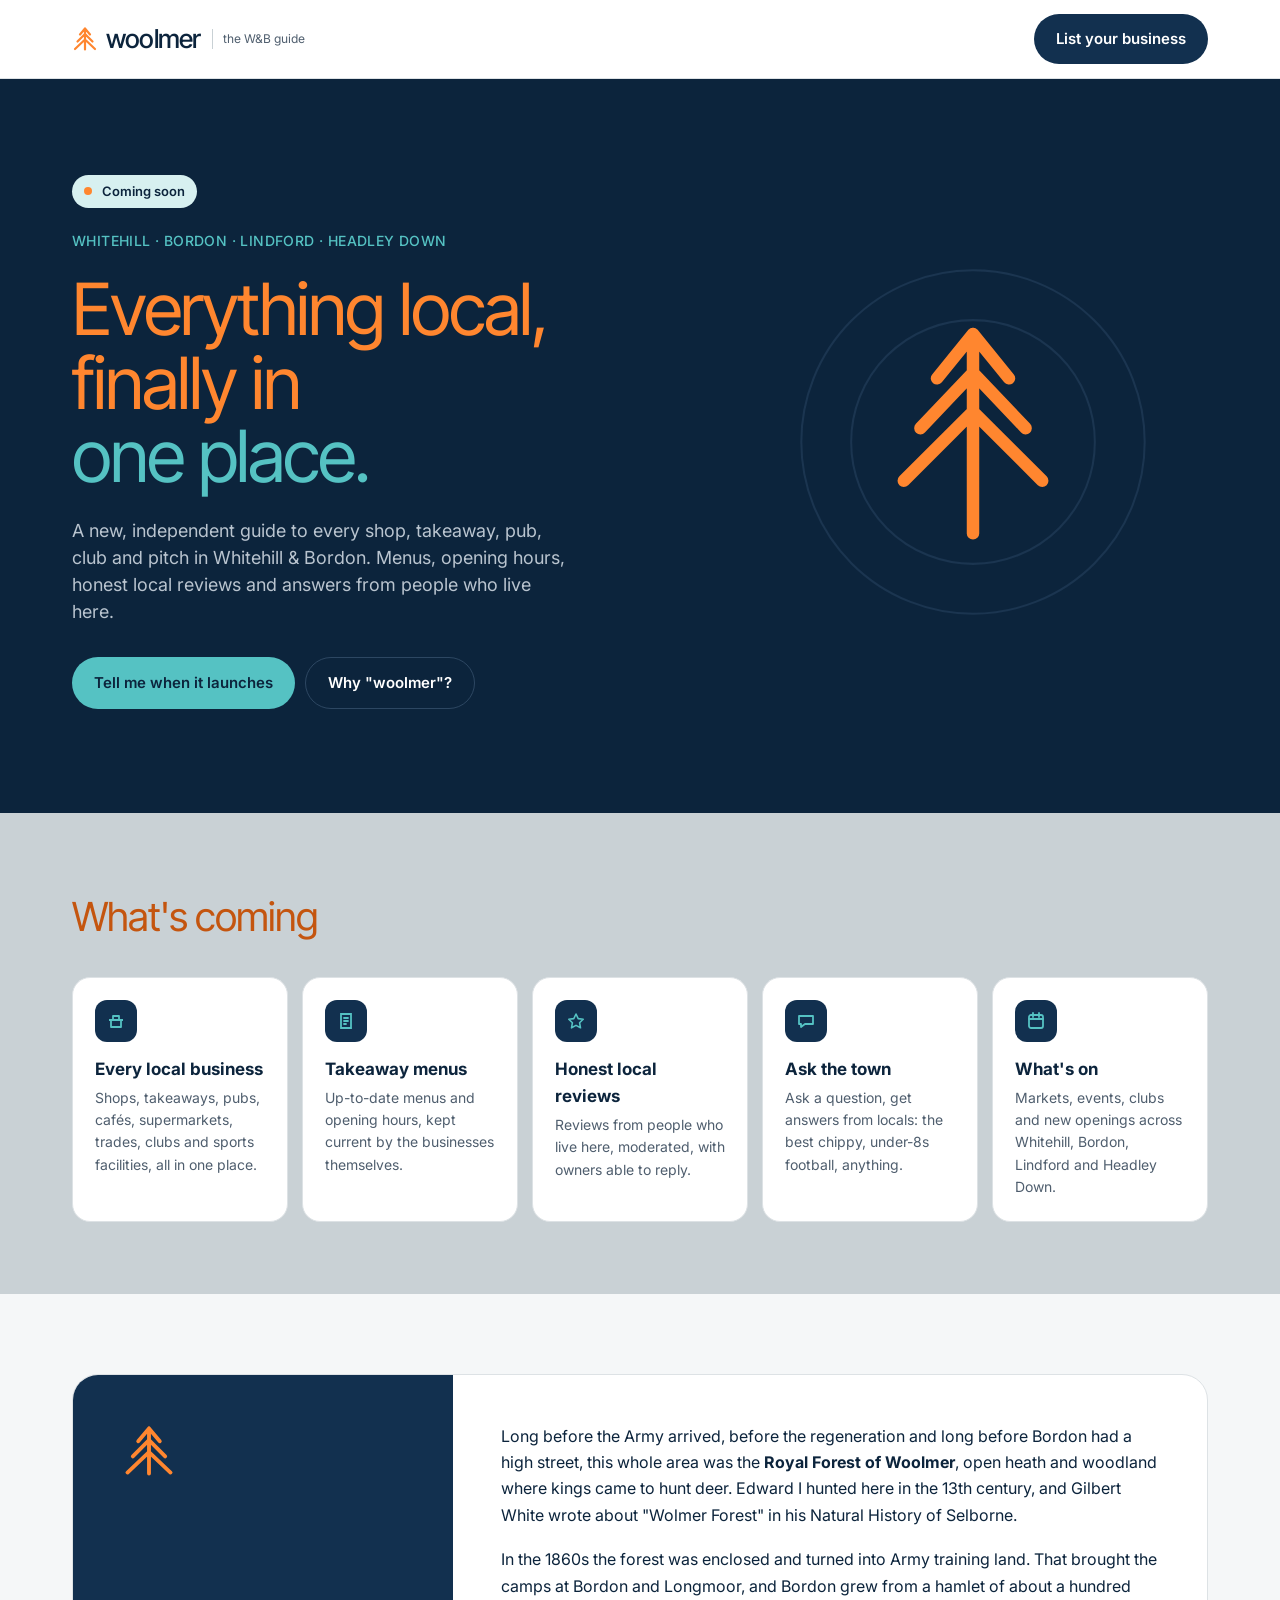
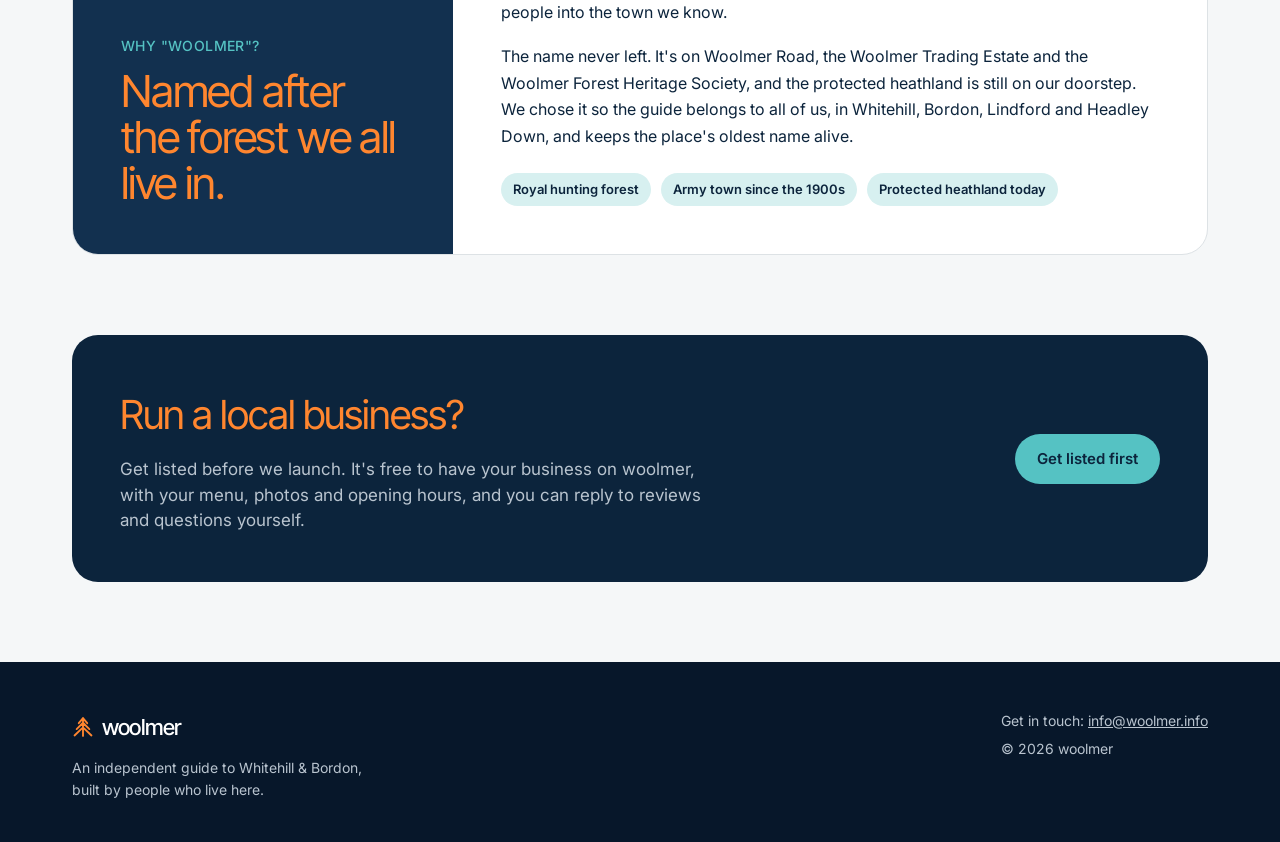
==== index.html @ f1debb6e "woolmer.info coming soon page Co-Authored-By: Claude Opus 5.5 <noreply@anthropic.com> Claude-Session" ====
<!doctype html>
<html lang="en-GB">
<head>
<meta charset="utf-8">
<meta name="viewport" content="width=device-width, initial-scale=1">
<title>woolmer — the Whitehill &amp; Bordon guide, coming soon</title>
<meta name="description" content="woolmer is a new independent guide to Whitehill & Bordon: every shop, takeaway, pub, club and pitch, with menus, opening hours, honest local reviews and answers from people who live here. Coming soon.">
<link rel="canonical" href="https://woolmer.info/">
<meta property="og:title" content="woolmer — the Whitehill & Bordon guide">
<meta property="og:description" content="Everything local in Whitehill & Bordon, finally in one place. Coming soon.">
<meta property="og:url" content="https://woolmer.info/">
<meta property="og:type" content="website">
<meta name="theme-color" content="#0C243C">
<link rel="icon" href="favicon.svg" type="image/svg+xml">
<link rel="preconnect" href="https://fonts.googleapis.com">
<link rel="preconnect" href="https://fonts.gstatic.com" crossorigin>
<link href="https://fonts.googleapis.com/css2?family=Inter+Tight:wght@400;500;600&family=Inter:wght@400;500;600&display=swap" rel="stylesheet">
<style>
:root{--navy:#0C243C;--navy2:#12304F;--navy3:#1B3550;--line-d:#2D4762;--deep:#07172A;--tiara:#C9D1D5;--page:#F5F7F8;--card:#FFFFFF;--ln:#DDE2E5;
  --ink:#0C243C;--mu:#4F5E6E;--od2:#B9C4CF;--fountain:#55C2C3;--soft:#D7F0F0;--orange:#FF862F;--orange-l:#C4550F}
*,*::before,*::after{box-sizing:border-box}
body{margin:0;font-family:Inter,system-ui,sans-serif;color:var(--ink);background:var(--page);line-height:1.6;-webkit-font-smoothing:antialiased}
a{color:inherit}
h1,h2{font-family:'Inter Tight',sans-serif;font-weight:400;margin:0;color:var(--orange-l)}
.dk h1,.dk h2{color:var(--orange)}
.wrap{max-width:1200px;margin:0 auto;padding:0 32px}
header{background:var(--card);border-bottom:1px solid var(--ln)}
header .wrap{display:flex;align-items:center;justify-content:space-between;gap:16px;padding-top:14px;padding-bottom:14px;flex-wrap:wrap}
.logo{display:flex;align-items:center;gap:8px;text-decoration:none}
.logo b{font-family:'Inter Tight',sans-serif;font-size:26px;font-weight:500;letter-spacing:-.8px}
.logo small{font-size:12px;color:var(--mu);border-left:1px solid var(--tiara);padding-left:10px;margin-left:4px}
.btn{display:inline-flex;align-items:center;gap:10px;padding:13px 22px;border-radius:999px;font-weight:600;font-size:15px;text-decoration:none;border:0;cursor:pointer}
.btn-navy{background:var(--navy2);color:#fff}
.btn-fountain{background:var(--fountain);color:var(--navy)}
.btn-line{border:1px solid var(--line-d);color:#fff}
.hero{background:var(--navy);color:#fff;overflow:hidden}
.hero .wrap{padding-top:96px;padding-bottom:104px;display:flex;flex-wrap:wrap;gap:56px;align-items:center}
.hero-copy{flex:1 1 520px;min-width:0}
.eyebrow{margin:0 0 20px;font-size:14px;color:var(--fountain);font-weight:500;letter-spacing:.4px}
.hero h1{font-size:72px;line-height:1.02;letter-spacing:-2px}
.hero h1 span{color:var(--fountain)}
.lead{margin:24px 0 32px;font-size:18px;line-height:1.5;color:var(--od2);max-width:500px}
.soon{display:inline-flex;align-items:center;gap:10px;font-size:13px;font-weight:600;color:var(--navy);background:var(--soft);padding:6px 12px;border-radius:999px;margin-bottom:22px}
.soon i{width:8px;height:8px;border-radius:50%;background:var(--orange)}
.ctas{display:flex;gap:10px;flex-wrap:wrap}
.hero-art{flex:1 1 380px;min-width:0;display:flex;justify-content:center}
.hero-art svg{width:min(360px,80%);height:auto}
.band{background:var(--tiara)}
.band .wrap{padding-top:72px;padding-bottom:72px}
.band h2{font-size:40px;letter-spacing:-1px;margin-bottom:28px}
.grid{display:grid;grid-template-columns:repeat(auto-fit,minmax(200px,1fr));gap:14px}
.tile{background:var(--card);border:1px solid var(--ln);border-radius:18px;padding:22px}
.tile b{display:block;font-size:17px;margin:14px 0 4px}
.tile p{margin:0;font-size:14px;color:var(--mu)}
.ico{width:42px;height:42px;border-radius:12px;background:var(--navy2);display:flex;align-items:center;justify-content:center}
.why{padding:80px 0}
.why-card{background:var(--card);border:1px solid var(--ln);border-radius:26px;overflow:hidden;display:flex;flex-wrap:wrap}
.why-l{flex:1 1 380px;min-width:0;background:var(--navy2);color:#fff;padding:48px;display:flex;flex-direction:column;justify-content:space-between;gap:32px}
.why-l h2{font-size:44px;line-height:1.05;letter-spacing:-1.2px}
.why-r{flex:999 1 520px;min-width:0;padding:48px;display:flex;flex-direction:column;gap:18px;font-size:16px;line-height:1.65}
.why-r p{margin:0}
.chips{display:flex;gap:10px;flex-wrap:wrap;margin-top:6px}
.chips span{font-size:13px;padding:6px 12px;border-radius:999px;background:var(--soft);font-weight:600}
.biz{padding:0 0 80px}
.biz-card{background:var(--navy);color:#fff;border-radius:26px;padding:48px;display:flex;flex-wrap:wrap;gap:24px;align-items:center;justify-content:space-between}
.biz-card h2{font-size:40px;letter-spacing:-1px;margin-bottom:10px}
.biz-card p{margin:0;font-size:17px;line-height:1.5;max-width:600px;color:var(--od2)}
footer{background:var(--deep);color:var(--od2);font-size:14px}
footer .wrap{padding-top:48px;padding-bottom:40px;display:flex;flex-wrap:wrap;gap:24px;justify-content:space-between;align-items:flex-start}
footer .logo b{color:#fff;font-size:22px}
footer a{color:var(--od2)}
@media (max-width:640px){
  .wrap{padding:0 18px}
  .hero .wrap{padding-top:56px;padding-bottom:64px}
  .hero h1{font-size:44px;letter-spacing:-1px}
  .why-l,.why-r,.biz-card{padding:28px}
  .why-l h2,.band h2,.biz-card h2{font-size:32px}
  .logo small{display:none}
}
</style>
</head>
<body>
<header>
  <div class="wrap">
    <a class="logo" href="/" aria-label="woolmer home">
      <svg width="26" height="26" viewBox="0 0 26 26" aria-hidden="true"><path d="M13 2.5 L8 8.5 M13 2.5 L18 8.5 M13 8 L5.5 15.5 M13 8 L20.5 15.5 M13 13.5 L3 23 M13 13.5 L23 23 M13 2.5 V23.5" stroke="#FF862F" stroke-width="2.2" stroke-linecap="round" fill="none"/></svg>
      <b>woolmer</b><small>the W&amp;B guide</small>
    </a>
    <a class="btn btn-navy" href="mailto:info@woolmer.info?subject=List%20my%20business%20on%20woolmer">List your business</a>
  </div>
</header>

<main>
<section class="hero dk">
  <div class="wrap">
    <div class="hero-copy">
      <span class="soon"><i aria-hidden="true"></i>Coming soon</span>
      <p class="eyebrow">WHITEHILL · BORDON · LINDFORD · HEADLEY DOWN</p>
      <h1>Everything local,<br>finally in<br><span>one place.</span></h1>
      <p class="lead">A new, independent guide to every shop, takeaway, pub, club and pitch in Whitehill &amp; Bordon. Menus, opening hours, honest local reviews and answers from people who live here.</p>
      <div class="ctas">
        <a class="btn btn-fountain" href="mailto:info@woolmer.info?subject=Tell%20me%20when%20woolmer%20launches&amp;body=Please%20let%20me%20know%20when%20woolmer.info%20goes%20live.">Tell me when it launches</a>
        <a class="btn btn-line" href="#why-woolmer">Why "woolmer"?</a>
      </div>
    </div>
    <div class="hero-art" aria-hidden="true">
      <svg viewBox="0 0 260 260"><circle cx="130" cy="130" r="124" fill="none" stroke="#1B3550" stroke-width="1.5"/><circle cx="130" cy="130" r="88" fill="none" stroke="#1B3550" stroke-width="1.5"/><path d="M130 52 L104 84 M130 52 L156 84 M130 80 L92 120 M130 80 L168 120 M130 108 L80 158 M130 108 L180 158 M130 52 V196" stroke="#FF862F" stroke-width="9" stroke-linecap="round" fill="none"/></svg>
    </div>
  </div>
</section>

<section class="band">
  <div class="wrap">
    <h2>What's coming</h2>
    <div class="grid">
      <div class="tile"><span class="ico"><svg width="20" height="20" viewBox="0 0 20 20" aria-hidden="true"><path d="M3 9h14M5 9v7h10V9M7 9V5h6v4" stroke="#55C2C3" stroke-width="1.8" fill="none" stroke-linejoin="round"/></svg></span><b>Every local business</b><p>Shops, takeaways, pubs, cafés, supermarkets, trades, clubs and sports facilities, all in one place.</p></div>
      <div class="tile"><span class="ico"><svg width="20" height="20" viewBox="0 0 20 20" aria-hidden="true"><path d="M5 3h10v14H5zM8 7h4M8 10h4M8 13h2" stroke="#55C2C3" stroke-width="1.8" fill="none" stroke-linecap="round"/></svg></span><b>Takeaway menus</b><p>Up-to-date menus and opening hours, kept current by the businesses themselves.</p></div>
      <div class="tile"><span class="ico"><svg width="20" height="20" viewBox="0 0 20 20" aria-hidden="true"><path d="M10 3l2.2 4.6 5 .7-3.6 3.5.9 5-4.5-2.4-4.5 2.4.9-5L2.8 8.3l5-.7z" stroke="#55C2C3" stroke-width="1.6" fill="none" stroke-linejoin="round"/></svg></span><b>Honest local reviews</b><p>Reviews from people who live here, moderated, with owners able to reply.</p></div>
      <div class="tile"><span class="ico"><svg width="20" height="20" viewBox="0 0 20 20" aria-hidden="true"><path d="M3 5h14v8H9l-4 3v-3H3z" stroke="#55C2C3" stroke-width="1.8" fill="none" stroke-linejoin="round"/></svg></span><b>Ask the town</b><p>Ask a question, get answers from locals: the best chippy, under-8s football, anything.</p></div>
      <div class="tile"><span class="ico"><svg width="20" height="20" viewBox="0 0 20 20" aria-hidden="true"><rect x="3" y="4" width="14" height="13" rx="2" stroke="#55C2C3" stroke-width="1.8" fill="none"/><path d="M3 8h14M7 2v4M13 2v4" stroke="#55C2C3" stroke-width="1.8" stroke-linecap="round"/></svg></span><b>What's on</b><p>Markets, events, clubs and new openings across Whitehill, Bordon, Lindford and Headley Down.</p></div>
    </div>
  </div>
</section>

<section class="why" id="why-woolmer">
  <div class="wrap">
    <div class="why-card">
      <div class="why-l dk">
        <svg width="56" height="56" viewBox="0 0 26 26" aria-hidden="true"><path d="M13 2.5 L8 8.5 M13 2.5 L18 8.5 M13 8 L5.5 15.5 M13 8 L20.5 15.5 M13 13.5 L3 23 M13 13.5 L23 23 M13 2.5 V23.5" stroke="#FF862F" stroke-width="1.8" stroke-linecap="round" fill="none"/></svg>
        <div>
          <p class="eyebrow" style="margin-bottom:10px">WHY "WOOLMER"?</p>
          <h2>Named after the forest we all live in.</h2>
        </div>
      </div>
      <div class="why-r">
        <p>Long before the Army arrived, before the regeneration and long before Bordon had a high street, this whole area was the <strong>Royal Forest of Woolmer</strong>, open heath and woodland where kings came to hunt deer. Edward I hunted here in the 13th century, and Gilbert White wrote about "Wolmer Forest" in his Natural History of Selborne.</p>
        <p>In the 1860s the forest was enclosed and turned into Army training land. That brought the camps at Bordon and Longmoor, and Bordon grew from a hamlet of about a hundred people into the town we know.</p>
        <p>The name never left. It's on Woolmer Road, the Woolmer Trading Estate and the Woolmer Forest Heritage Society, and the protected heathland is still on our doorstep. We chose it so the guide belongs to all of us, in Whitehill, Bordon, Lindford and Headley Down, and keeps the place's oldest name alive.</p>
        <div class="chips"><span>Royal hunting forest</span><span>Army town since the 1900s</span><span>Protected heathland today</span></div>
      </div>
    </div>
  </div>
</section>

<section class="biz">
  <div class="wrap">
    <div class="biz-card dk">
      <div>
        <h2>Run a local business?</h2>
        <p>Get listed before we launch. It's free to have your business on woolmer, with your menu, photos and opening hours, and you can reply to reviews and questions yourself.</p>
      </div>
      <a class="btn btn-fountain" href="mailto:info@woolmer.info?subject=List%20my%20business%20on%20woolmer&amp;body=Business%20name%3A%0AWhat%20you%20do%3A%0AAddress%3A%0APhone%3A%0AWebsite%20or%20social%3A%0A">Get listed first</a>
    </div>
  </div>
</section>
</main>

<footer>
  <div class="wrap">
    <div>
      <span class="logo"><svg width="22" height="22" viewBox="0 0 26 26" aria-hidden="true"><path d="M13 2.5 L8 8.5 M13 2.5 L18 8.5 M13 8 L5.5 15.5 M13 8 L20.5 15.5 M13 13.5 L3 23 M13 13.5 L23 23 M13 2.5 V23.5" stroke="#FF862F" stroke-width="2.2" stroke-linecap="round" fill="none"/></svg><b>woolmer</b></span>
      <p style="margin:12px 0 0;max-width:320px">An independent guide to Whitehill &amp; Bordon, built by people who live here.</p>
    </div>
    <div>
      <p style="margin:0 0 6px">Get in touch: <a href="mailto:info@woolmer.info">info@woolmer.info</a></p>
      <p style="margin:0">© 2026 woolmer</p>
    </div>
  </div>
</footer>
</body>
</html>
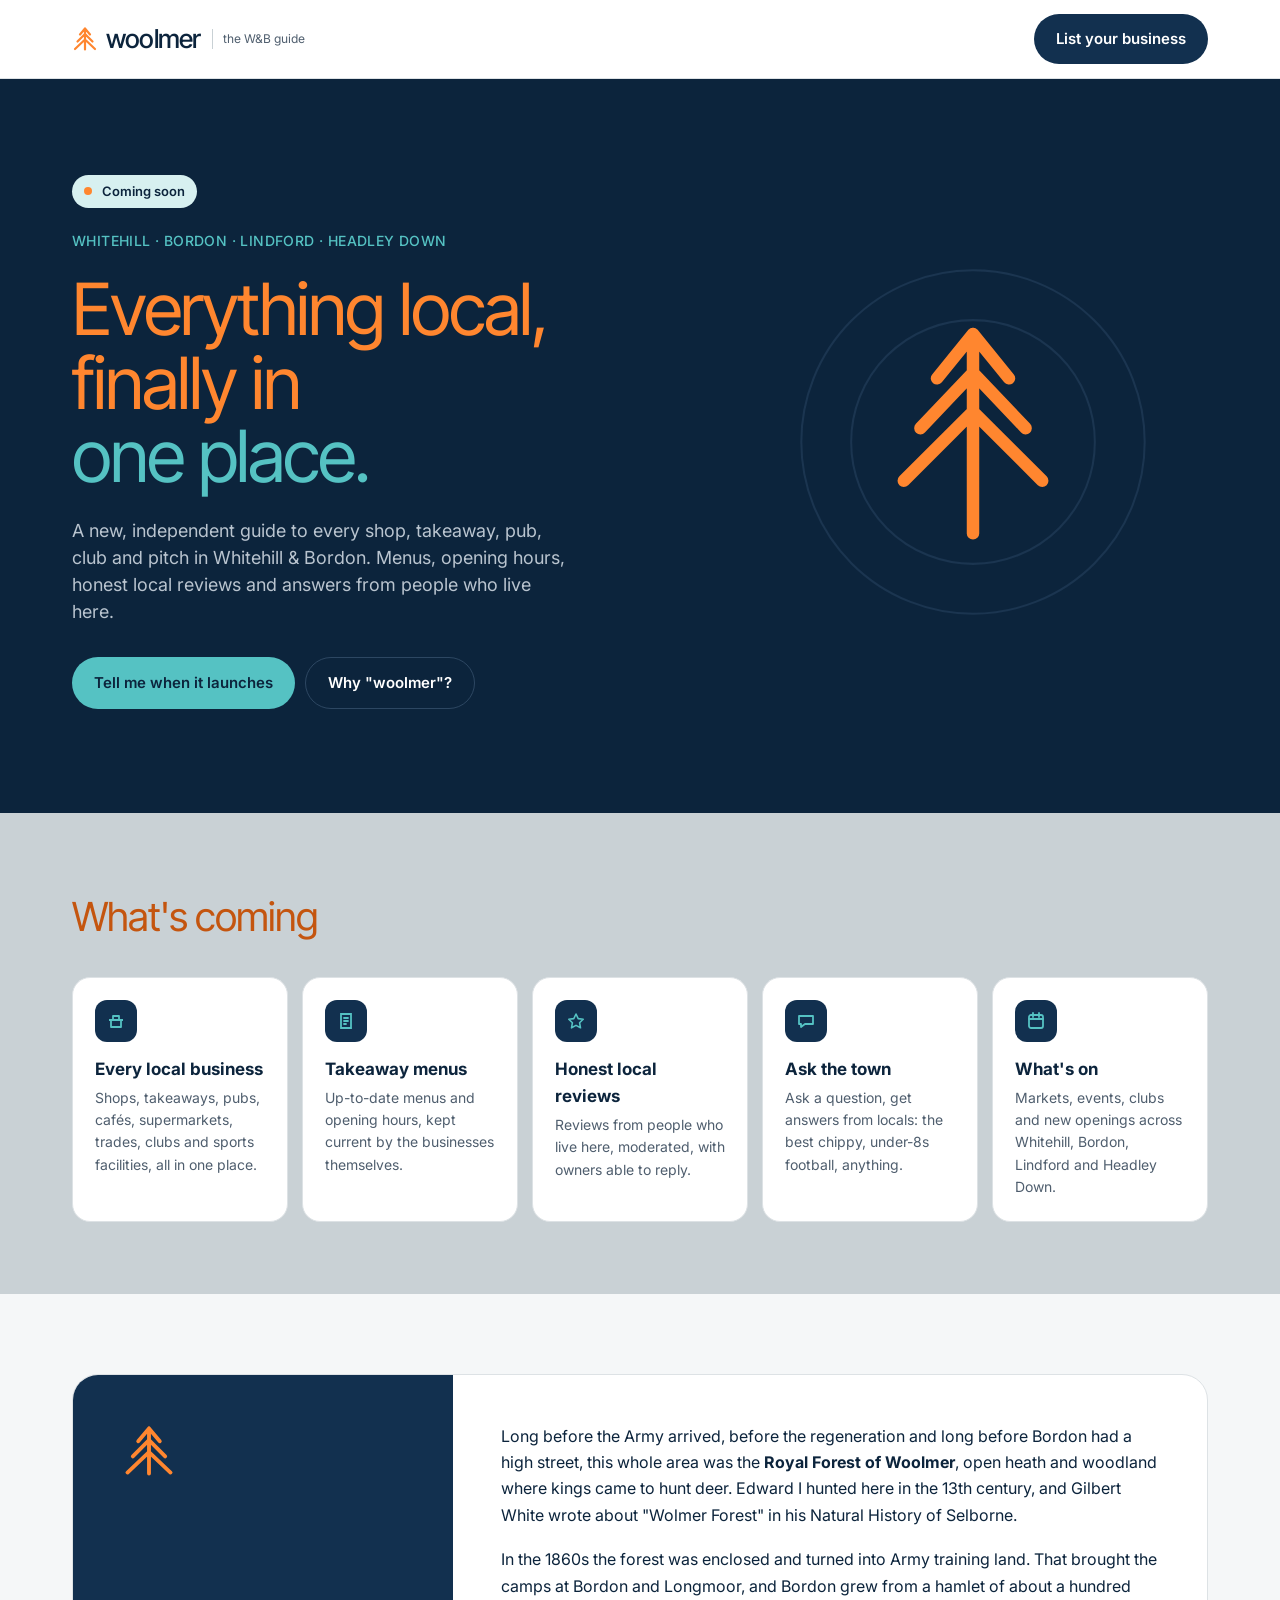
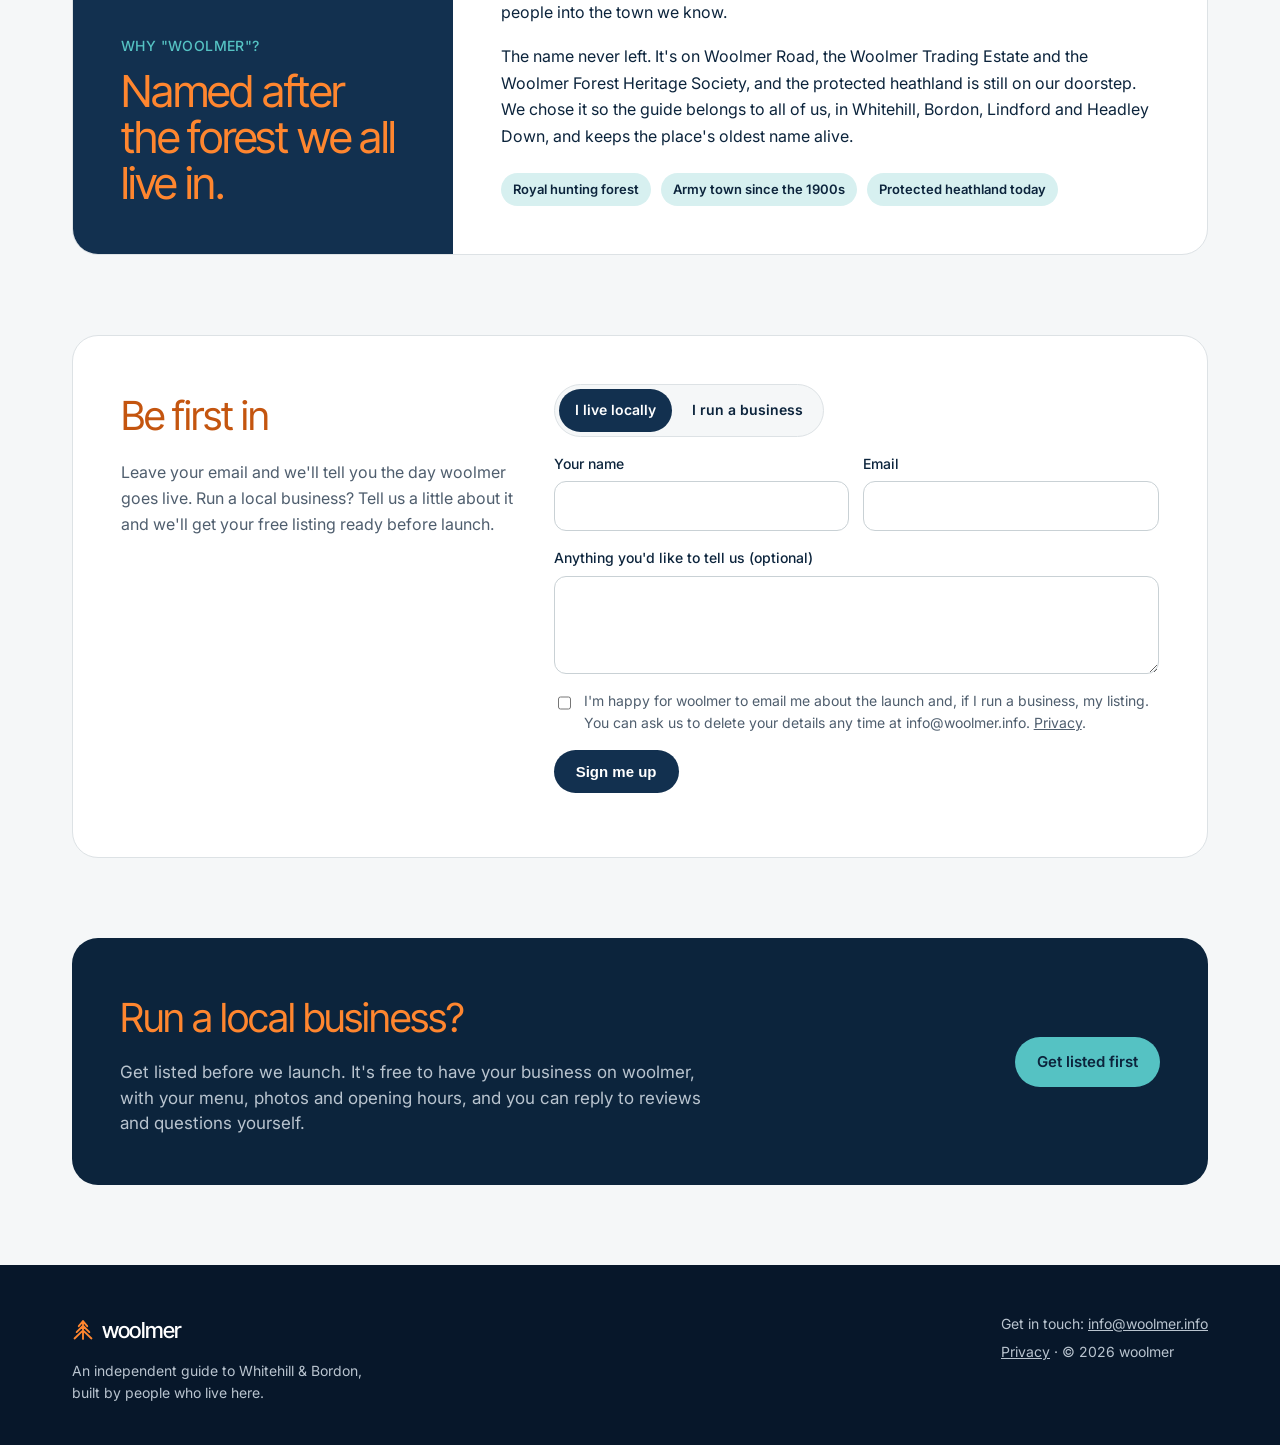
==== commit 21718efc: "Add files via upload" ====
--- a/index.html
+++ b/index.html
@@ -65,6 +65,27 @@
 .biz-card{background:var(--navy);color:#fff;border-radius:26px;padding:48px;display:flex;flex-wrap:wrap;gap:24px;align-items:center;justify-content:space-between}
 .biz-card h2{font-size:40px;letter-spacing:-1px;margin-bottom:10px}
 .biz-card p{margin:0;font-size:17px;line-height:1.5;max-width:600px;color:var(--od2)}
+.signup{padding:0 0 80px}
+.su-card{background:var(--card);border:1px solid var(--ln);border-radius:26px;padding:48px;display:flex;flex-wrap:wrap;gap:40px}
+.su-intro{flex:1 1 300px;min-width:0}
+.su-intro h2{font-size:40px;letter-spacing:-1px;margin-bottom:12px}
+.su-intro p{margin:0;color:var(--mu)}
+.su-form{flex:2 1 420px;min-width:0;display:flex;flex-direction:column;gap:16px}
+.seg{display:inline-flex;background:var(--page);border:1px solid var(--ln);border-radius:999px;padding:4px;gap:4px;align-self:flex-start}
+.seg button{border:0;background:transparent;border-radius:999px;padding:10px 16px;font:inherit;font-weight:600;font-size:14px;color:var(--ink);cursor:pointer}
+.seg button[aria-pressed="true"]{background:var(--navy2);color:#fff}
+.row2{display:grid;grid-template-columns:repeat(auto-fit,minmax(200px,1fr));gap:14px}
+.su-form label{display:flex;flex-direction:column;gap:6px;font-size:14px;font-weight:500}
+.su-form input,.su-form select,.su-form textarea{font:inherit;font-size:15px;padding:12px 14px;border:1px solid var(--tiara);border-radius:12px;background:#fff;color:var(--ink)}
+.su-form input:focus,.su-form select:focus,.su-form textarea:focus{outline:2px solid var(--fountain);outline-offset:1px;border-color:var(--fountain)}
+.su-form .check{flex-direction:row;align-items:flex-start;gap:10px;font-weight:400;color:var(--mu)}
+.su-form .check input{margin-top:4px;width:18px;height:18px}
+.hp{position:absolute;left:-9999px;width:1px;height:1px;overflow:hidden}
+.biz-only[hidden]{display:none}
+.su-msg{margin:0;font-weight:600}
+.su-msg.ok{color:#1C7F80}.su-msg.err{color:#B3261E}
+.su-form button[type=submit]{align-self:flex-start}
+@media (max-width:640px){.su-card{padding:28px}.su-intro h2{font-size:32px}}
 footer{background:var(--deep);color:var(--od2);font-size:14px}
 footer .wrap{padding-top:48px;padding-bottom:40px;display:flex;flex-wrap:wrap;gap:24px;justify-content:space-between;align-items:flex-start}
 footer .logo b{color:#fff;font-size:22px}
@@ -86,7 +107,7 @@
       <svg width="26" height="26" viewBox="0 0 26 26" aria-hidden="true"><path d="M13 2.5 L8 8.5 M13 2.5 L18 8.5 M13 8 L5.5 15.5 M13 8 L20.5 15.5 M13 13.5 L3 23 M13 13.5 L23 23 M13 2.5 V23.5" stroke="#FF862F" stroke-width="2.2" stroke-linecap="round" fill="none"/></svg>
       <b>woolmer</b><small>the W&amp;B guide</small>
     </a>
-    <a class="btn btn-navy" href="mailto:info@woolmer.info?subject=List%20my%20business%20on%20woolmer">List your business</a>
+    <a class="btn btn-navy" href="#signup" data-kind="business">List your business</a>
   </div>
 </header>
 
@@ -99,7 +120,7 @@
       <h1>Everything local,<br>finally in<br><span>one place.</span></h1>
       <p class="lead">A new, independent guide to every shop, takeaway, pub, club and pitch in Whitehill &amp; Bordon. Menus, opening hours, honest local reviews and answers from people who live here.</p>
       <div class="ctas">
-        <a class="btn btn-fountain" href="mailto:info@woolmer.info?subject=Tell%20me%20when%20woolmer%20launches&amp;body=Please%20let%20me%20know%20when%20woolmer.info%20goes%20live.">Tell me when it launches</a>
+        <a class="btn btn-fountain" href="#signup" data-kind="resident">Tell me when it launches</a>
         <a class="btn btn-line" href="#why-woolmer">Why "woolmer"?</a>
       </div>
     </div>
@@ -142,6 +163,45 @@
   </div>
 </section>
 
+<section class="signup" id="signup">
+  <div class="wrap">
+    <div class="su-card">
+      <div class="su-intro">
+        <h2>Be first in</h2>
+        <p>Leave your email and we'll tell you the day woolmer goes live. Run a local business? Tell us a little about it and we'll get your free listing ready before launch.</p>
+      </div>
+      <form class="su-form" id="su-form" novalidate>
+        <div class="seg" role="group" aria-label="I am">
+          <button type="button" data-kind="resident" aria-pressed="true">I live locally</button>
+          <button type="button" data-kind="business" aria-pressed="false">I run a business</button>
+        </div>
+        <div class="row2">
+          <label>Your name<input name="name" autocomplete="name" maxlength="120"></label>
+          <label>Email<input name="email" type="email" autocomplete="email" required maxlength="200"></label>
+        </div>
+        <div class="biz-only" hidden>
+          <div class="row2">
+            <label>Business name<input name="business_name" autocomplete="organization" maxlength="160"></label>
+            <label>What kind of business
+              <select name="business_type">
+                <option value="">Choose one</option>
+                <option>Takeaway</option><option>Café or restaurant</option><option>Pub or bar</option><option>Shop</option>
+                <option>Trades and services</option><option>Health and beauty</option><option>Sport, fitness or club</option><option>Other</option>
+              </select>
+            </label>
+            <label>Phone (optional)<input name="phone" type="tel" autocomplete="tel" maxlength="40"></label>
+          </div>
+        </div>
+        <label>Anything you'd like to tell us (optional)<textarea name="message" rows="3" maxlength="1000"></textarea></label>
+        <label class="hp" aria-hidden="true">Leave this empty<input name="website" tabindex="-1" autocomplete="off"></label>
+        <label class="check"><input type="checkbox" name="consent" required><span>I'm happy for woolmer to email me about the launch and, if I run a business, my listing. You can ask us to delete your details any time at info@woolmer.info. <a href="privacy.html">Privacy</a>.</span></label>
+        <button class="btn btn-navy" type="submit">Sign me up</button>
+        <p class="su-msg" role="status" aria-live="polite"></p>
+      </form>
+    </div>
+  </div>
+</section>
+
 <section class="biz">
   <div class="wrap">
     <div class="biz-card dk">
@@ -149,7 +209,7 @@
         <h2>Run a local business?</h2>
         <p>Get listed before we launch. It's free to have your business on woolmer, with your menu, photos and opening hours, and you can reply to reviews and questions yourself.</p>
       </div>
-      <a class="btn btn-fountain" href="mailto:info@woolmer.info?subject=List%20my%20business%20on%20woolmer&amp;body=Business%20name%3A%0AWhat%20you%20do%3A%0AAddress%3A%0APhone%3A%0AWebsite%20or%20social%3A%0A">Get listed first</a>
+      <a class="btn btn-fountain" href="#signup" data-kind="business">Get listed first</a>
     </div>
   </div>
 </section>
@@ -163,9 +223,34 @@
     </div>
     <div>
       <p style="margin:0 0 6px">Get in touch: <a href="mailto:info@woolmer.info">info@woolmer.info</a></p>
-      <p style="margin:0">© 2026 woolmer</p>
+      <p style="margin:0"><a href="privacy.html">Privacy</a> · © 2026 woolmer</p>
     </div>
   </div>
 </footer>
+<script>
+(function(){
+  var URL='https://acdpgarasgfhvupzsbxf.supabase.co/rest/v1/wb_signups', KEY='sb_publishable_OWTVpDyadL1lITnCp4gfAQ_EZxVHldY';
+  var f=document.getElementById('su-form'), msg=f.querySelector('.su-msg'), biz=f.querySelector('.biz-only'), kind='resident';
+  function setKind(k){kind=k;biz.hidden=k!=='business';f.querySelectorAll('.seg button').forEach(function(b){b.setAttribute('aria-pressed',String(b.dataset.kind===k));});}
+  f.querySelectorAll('.seg button').forEach(function(b){b.addEventListener('click',function(){setKind(b.dataset.kind);});});
+  document.querySelectorAll('a[href="#signup"][data-kind]').forEach(function(a){a.addEventListener('click',function(){setKind(a.dataset.kind);});});
+  f.addEventListener('submit',function(e){
+    e.preventDefault(); msg.className='su-msg'; msg.textContent='';
+    var d=new FormData(f);
+    if(d.get('website')) return;
+    var email=String(d.get('email')||'').trim();
+    if(!/^[^@\s]+@[^@\s]+\.[^@\s]+$/.test(email)){msg.className='su-msg err';msg.textContent='Please enter a valid email address.';return;}
+    if(!d.get('consent')){msg.className='su-msg err';msg.textContent='Please tick the box so we can email you.';return;}
+    if(kind==='business'&&!String(d.get('business_name')||'').trim()){msg.className='su-msg err';msg.textContent='Please add your business name.';return;}
+    var body={kind:kind,email:email,name:(d.get('name')||'').trim()||null,message:(d.get('message')||'').trim()||null,consent:true};
+    if(kind==='business'){body.business_name=(d.get('business_name')||'').trim();body.business_type=d.get('business_type')||null;body.phone=(d.get('phone')||'').trim()||null;}
+    var btn=f.querySelector('button[type=submit]'); btn.disabled=true;
+    fetch(URL,{method:'POST',headers:{'apikey':KEY,'Authorization':'Bearer '+KEY,'Content-Type':'application/json','Prefer':'return=minimal'},body:JSON.stringify(body)})
+      .then(function(r){if(!r.ok)throw new Error(r.status);f.reset();setKind(kind);msg.className='su-msg ok';msg.textContent=kind==='business'?'Thanks, you\'re on the list. We\'ll be in touch about your listing.':'Thanks, you\'re on the list. We\'ll email you when woolmer goes live.';})
+      .catch(function(){msg.className='su-msg err';msg.textContent='Sorry, that didn\'t go through. Please try again, or email info@woolmer.info.';})
+      .finally(function(){btn.disabled=false;});
+  });
+})();
+</script>
 </body>
 </html>
